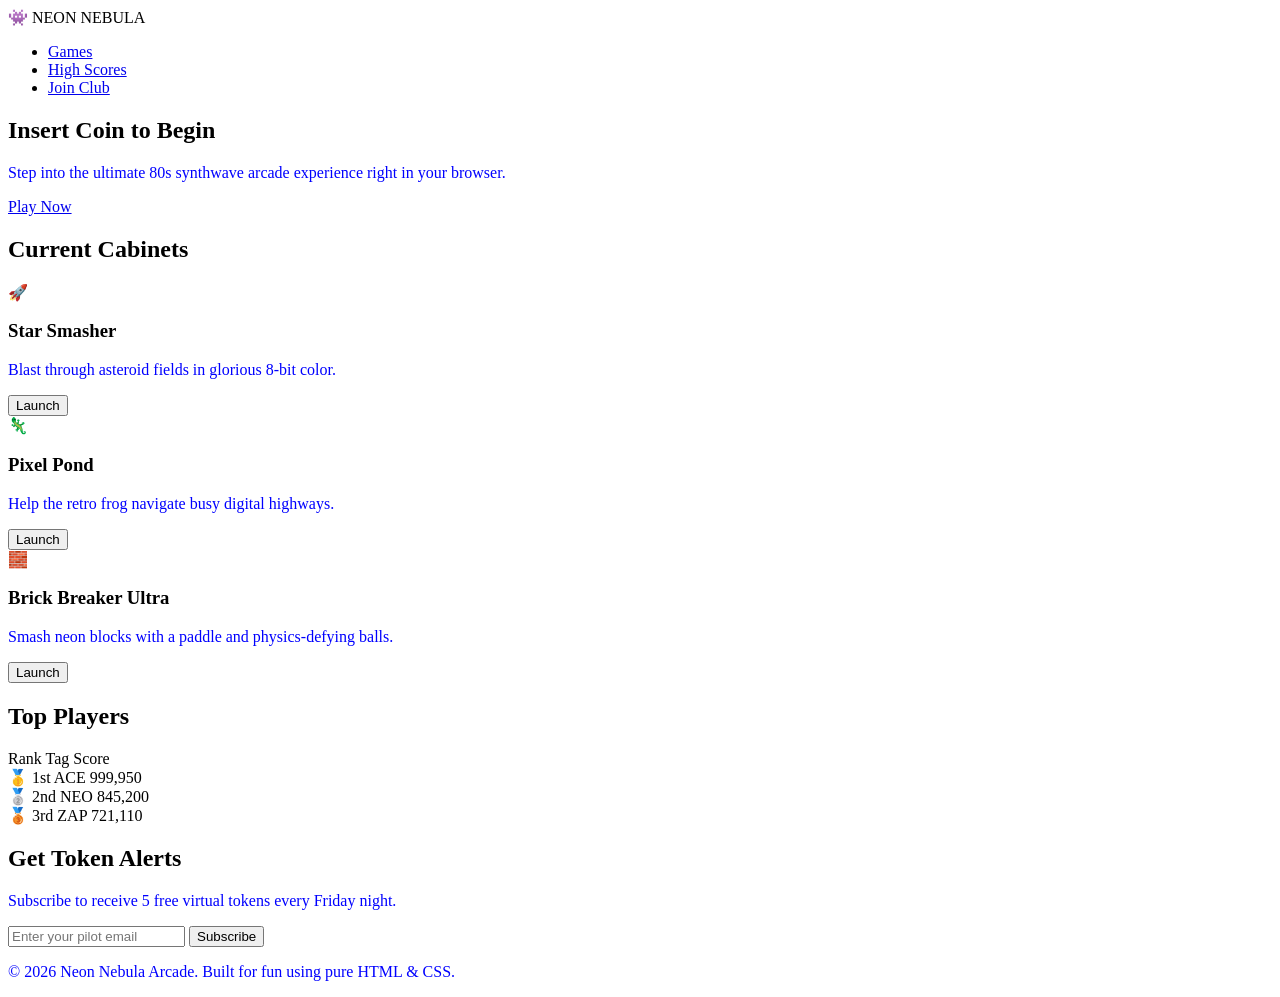
==== index.html @ 0136e167 "Update index.html" ====
<!DOCTYPE html>
<html lang="en">
<head>
    <meta charset="UTF-8">
    <meta name="viewport" content="width=device-width, initial-scale=1.0">
    <title>Neon Nebula Arcade</title>
    <link rel="stylesheet" href="styles.css">
</head>
<body>

    <!-- Header / Navigation -->
    <header class="navbar">
        <div class="logo">👾 NEON NEBULA</div>
        <nav>
            <ul class="nav-links">
                <li><a href="#games">Games</a></li>
                <li><a href="#highscores">High Scores</a></li>
                <li><a href="#join">Join Club</a></li>
            </ul>
        </nav>
    </header>

    <!-- Hero Section -->
    <section class="hero">
        <div class="hero-content">
            <h1>Insert Coin to Begin</h1>
            <p>Step into the ultimate 80s synthwave arcade experience right in your browser.</p>
            <a href="#games" class="btn">Play Now</a>
        </div>
    </section>

    <!-- Games Grid Section -->
    <section id="games" class="section-container">
        <h2 class="section-title">Current Cabinets</h2>
        <div class="grid-container">
            <div class="card">
                <div class="card-icon">🚀</div>
                <h3>Star Smasher</h3>
                <p>Blast through asteroid fields in glorious 8-bit color.</p>
                <button class="card-btn">Launch</button>
            </div>
            <div class="card">
                <div class="card-icon">🦎</div>
                <h3>Pixel Pond</h3>
                <p>Help the retro frog navigate busy digital highways.</p>
                <button class="card-btn">Launch</button>
            </div>
            <div class="card">
                <div class="card-icon">🧱</div>
                <h3>Brick Breaker Ultra</h3>
                <p>Smash neon blocks with a paddle and physics-defying balls.</p>
                <button class="card-btn">Launch</button>
            </div>
        </div>
    </section>

    <!-- High Scores Leaderboard Section -->
    <section id="highscores" class="section-container bg-alt">
        <h2 class="section-title">Top Players</h2>
        <div class="leaderboard">
            <div class="score-row header-row">
                <span>Rank</span>
                <span>Tag</span>
                <span>Score</span>
            </div>
            <div class="score-row">
                <span>🥇 1st</span>
                <span class="player-tag">ACE</span>
                <span>999,950</span>
            </div>
            <div class="score-row">
                <span>🥈 2nd</span>
                <span class="player-tag">NEO</span>
                <span>845,200</span>
            </div>
            <div class="score-row">
                <span>🥉 3rd</span>
                <span class="player-tag">ZAP</span>
                <span>721,110</span>
            </div>
        </div>
    </section>

    <!-- Newsletter / Call to Action Form -->
    <section id="join" class="section-container">
        <div class="cta-box">
            <h2>Get Token Alerts</h2>
            <p>Subscribe to receive 5 free virtual tokens every Friday night.</p>
            <form class="cta-form" onsubmit="event.preventDefault(); alert('🚀 Level Up! You are subscribed.');">
                <input type="email" placeholder="Enter your pilot email" required>
                <button type="submit" class="btn">Subscribe</button>
            </form>
        </div>
    </section>

    <!-- Footer -->
    <footer>
        <p>&copy; 2026 Neon Nebula Arcade. Built for fun using pure HTML & CSS.</p>
    </footer>

</body>
</html>
---- styles.css ----
p {
   color : blue;
}
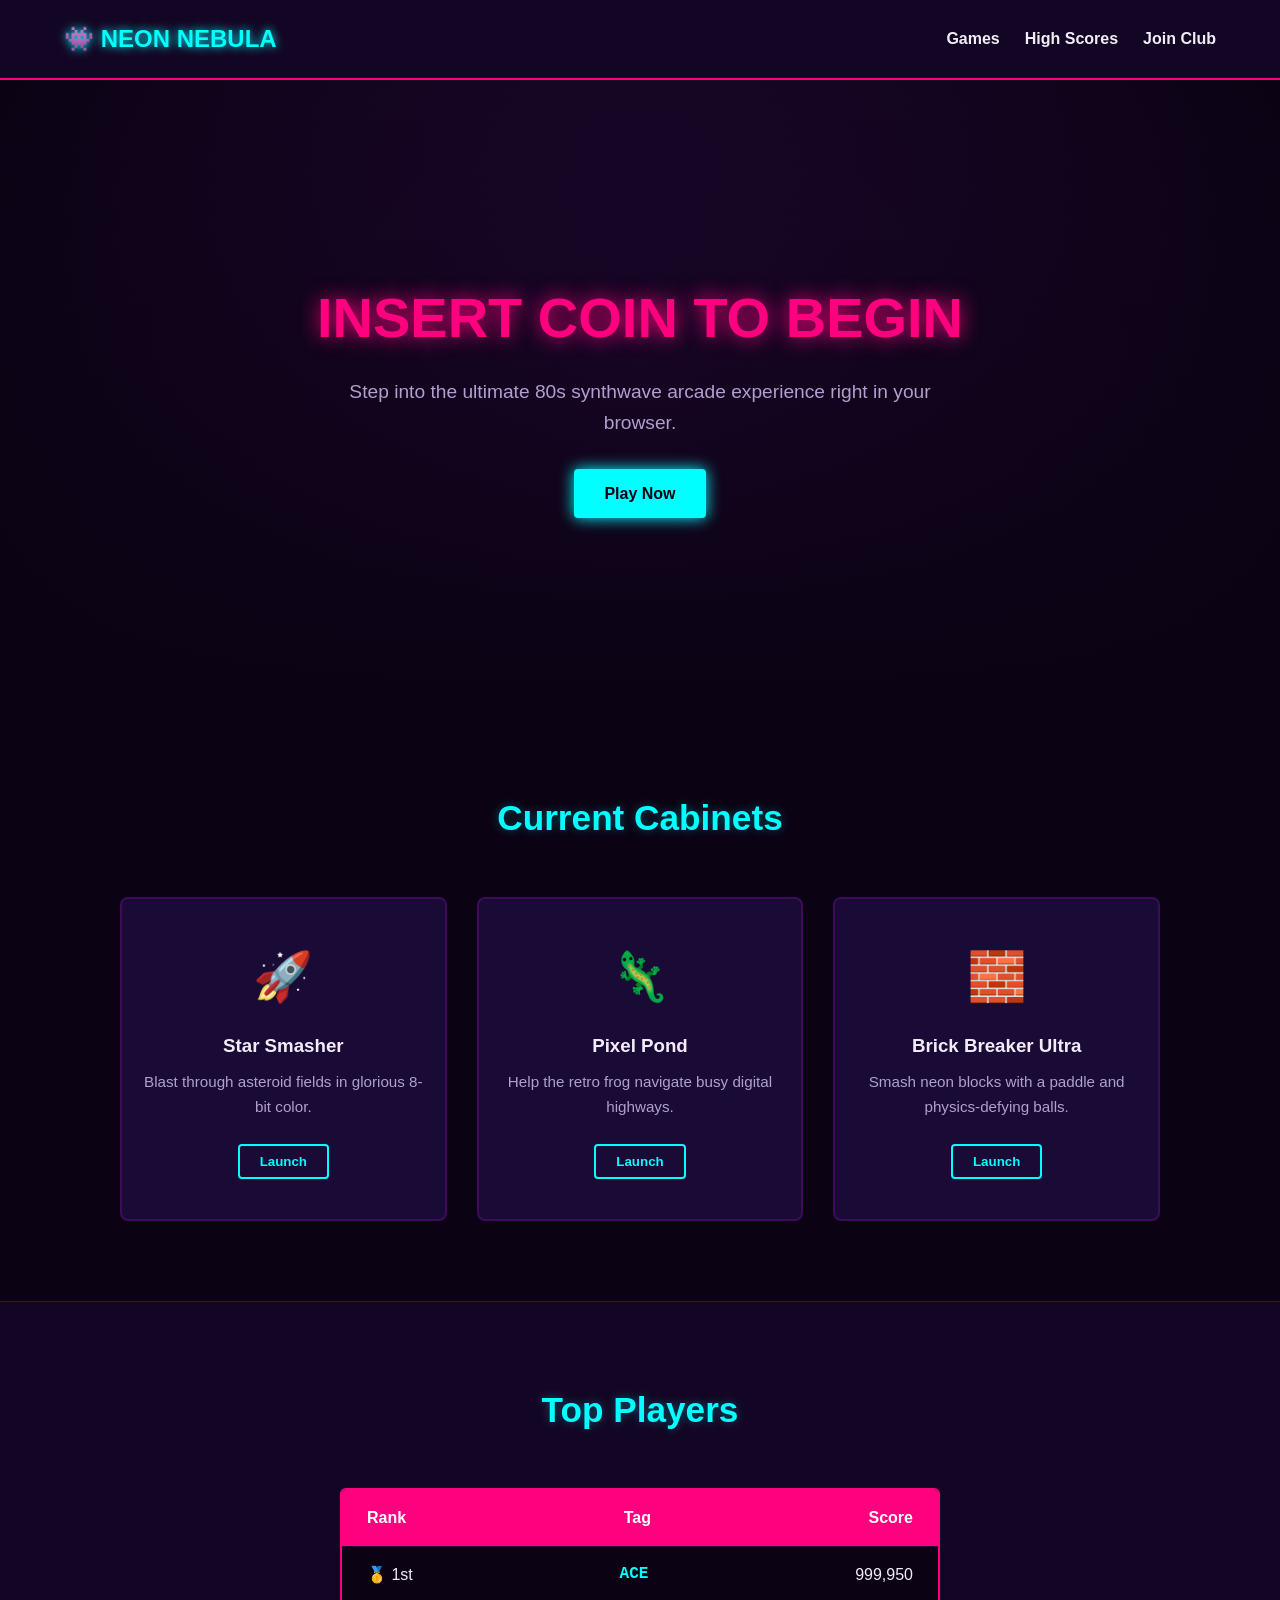
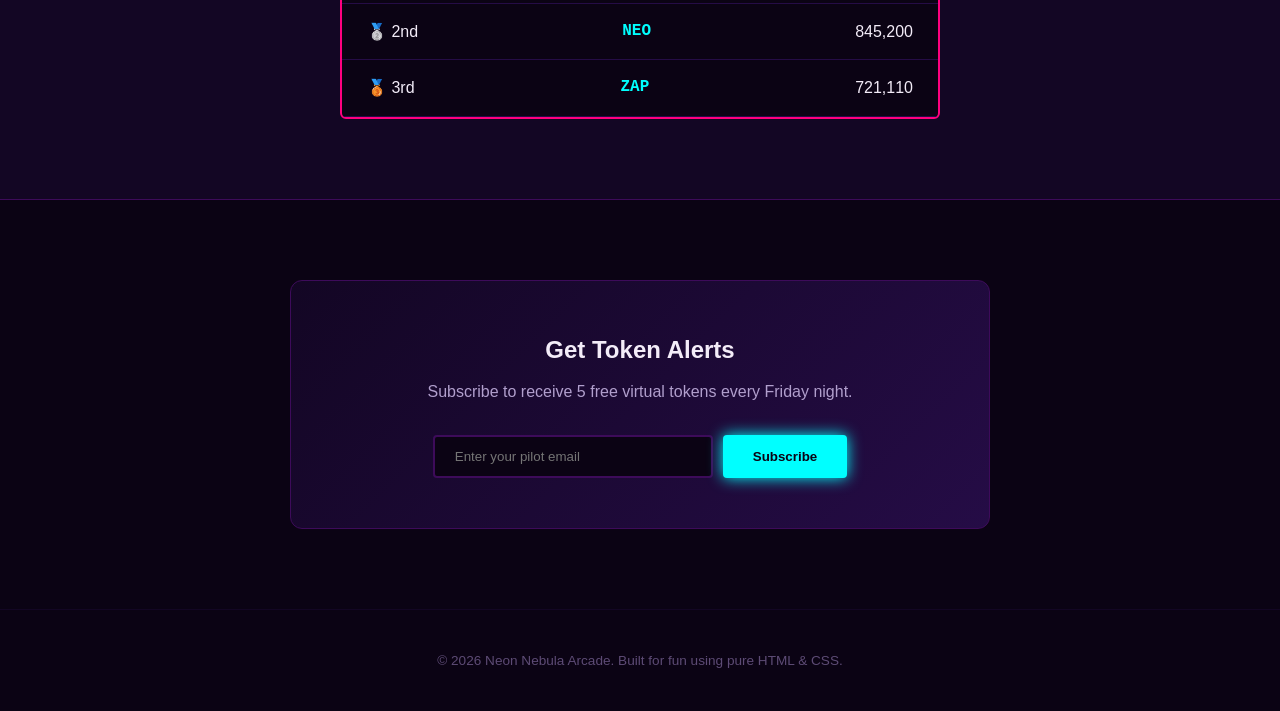
==== commit cd5c364a: "Update index.html" ====
--- a/index.html
+++ b/index.html
@@ -98,5 +98,6 @@
         <p>&copy; 2026 Neon Nebula Arcade. Built for fun using pure HTML & CSS.</p>
     </footer>
 
+    
 </body>
 </html>
--- a/styles.css
+++ b/styles.css
@@ -1,3 +1,253 @@
-p {
-   color : blue;
-}
+/* --- Global Styles & Reset --- */
+* {
+    margin: 0;
+    padding: 0;
+    box-sizing: border-box;
+    font-family: 'Segoe UI', Tahoma, Geneva, Verdana, sans-serif;
+    scroll-behavior: smooth;
+}
+
+body {
+    background-color: #0b0314;
+    color: #f3ecf8;
+    line-height: 1.6;
+}
+
+/* --- Navigation Bar --- */
+.navbar {
+    display: flex;
+    justify-content: space-between;
+    align-items: center;
+    padding: 20px 5%;
+    background-color: #130624;
+    border-bottom: 2px solid #ff007f;
+    position: sticky;
+    top: 0;
+    z-index: 100;
+}
+
+.logo {
+    font-size: 1.5rem;
+    font-weight: bold;
+    color: #00ffff;
+    text-shadow: 0 0 10px #00ffff;
+}
+
+.nav-links {
+    display: flex;
+    list-style: none;
+    gap: 25px;
+}
+
+.nav-links a {
+    color: #f3ecf8;
+    text-decoration: none;
+    font-weight: 600;
+    transition: color 0.3s;
+}
+
+.nav-links a:hover {
+    color: #ff007f;
+    text-shadow: 0 0 8px #ff007f;
+}
+
+/* --- Hero Section --- */
+.hero {
+    height: 70vh;
+    background: linear-gradient(rgba(11, 3, 20, 0.6), #0b0314), 
+                radial-gradient(circle, #3d0b5a 0%, #0b0314 100%);
+    display: flex;
+    justify-content: center;
+    align-items: center;
+    text-align: center;
+    padding: 0 20px;
+}
+
+.hero-content h1 {
+    font-size: 3.5rem;
+    color: #ff007f;
+    text-shadow: 0 0 20px #ff007f;
+    margin-bottom: 15px;
+    text-transform: uppercase;
+}
+
+.hero-content p {
+    font-size: 1.2rem;
+    max-width: 600px;
+    margin: 0 auto 30px auto;
+    color: #b19fcd;
+}
+
+/* --- Buttons --- */
+.btn {
+    display: inline-block;
+    background-color: #00ffff;
+    color: #0b0314;
+    padding: 12px 30px;
+    text-decoration: none;
+    font-weight: bold;
+    border-radius: 4px;
+    border: none;
+    cursor: pointer;
+    box-shadow: 0 0 15px #00ffff;
+    transition: transform 0.2s, box-shadow 0.2s;
+}
+
+.btn:hover {
+    transform: translateY(-2px);
+    box-shadow: 0 0 25px #00ffff;
+}
+
+/* --- Main Layout Sections --- */
+.section-container {
+    padding: 80px 10px;
+    max-width: 1100px;
+    margin: 0 auto;
+    text-align: center;
+}
+
+.bg-alt {
+    background-color: #130624;
+    max-width: 100%;
+    border-top: 1px solid #3d0b5a;
+    border-bottom: 1px solid #3d0b5a;
+}
+
+.section-title {
+    font-size: 2.2rem;
+    margin-bottom: 50px;
+    color: #00ffff;
+    text-shadow: 0 0 10px rgba(0, 255, 255, 0.3);
+}
+
+/* --- Cards Grid (Flexbox/Grid Combo) --- */
+.grid-container {
+    display: grid;
+    grid-template-columns: repeat(auto-fit, minmax(280px, 1fr));
+    gap: 30px;
+    padding: 0 20px;
+}
+
+.card {
+    background-color: #1a0b36;
+    border: 2px solid #3d0b5a;
+    border-radius: 8px;
+    padding: 40px 20px;
+    transition: border-color 0.3s, transform 0.3s;
+}
+
+.card:hover {
+    border-color: #ff007f;
+    transform: translateY(-5px);
+    box-shadow: 0 5px 15px rgba(255, 0, 127, 0.2);
+}
+
+.card-icon {
+    font-size: 3rem;
+    margin-bottom: 15px;
+}
+
+.card h3 {
+    margin-bottom: 10px;
+    color: #f3ecf8;
+}
+
+.card p {
+    color: #b19fcd;
+    font-size: 0.95rem;
+    margin-bottom: 25px;
+}
+
+.card-btn {
+    background: transparent;
+    border: 2px solid #00ffff;
+    color: #00ffff;
+    padding: 8px 20px;
+    border-radius: 4px;
+    font-weight: bold;
+    cursor: pointer;
+    transition: background 0.3s, color 0.3s;
+}
+
+.card-btn:hover {
+    background-color: #00ffff;
+    color: #0b0314;
+}
+
+/* --- Leaderboard Table --- */
+.leaderboard {
+    max-width: 600px;
+    margin: 0 auto;
+    background-color: #0b0314;
+    border: 2px solid #ff007f;
+    border-radius: 6px;
+    overflow: hidden;
+}
+
+.score-row {
+    display: flex;
+    justify-content: space-between;
+    padding: 15px 25px;
+    border-bottom: 1px solid #250c46;
+}
+
+.header-row {
+    background-color: #ff007f;
+    color: #ffffff;
+    font-weight: bold;
+}
+
+.player-tag {
+    font-family: 'Courier New', Courier, monospace;
+    font-weight: bold;
+    color: #00ffff;
+}
+
+/* --- Call to Action Form --- */
+.cta-box {
+    background: linear-gradient(135deg, #130624 0%, #250c46 100%);
+    padding: 50px 30px;
+    border-radius: 12px;
+    border: 1px solid #3d0b5a;
+    max-width: 700px;
+    margin: 0 auto;
+}
+
+.cta-box h2 {
+    margin-bottom: 10px;
+}
+
+.cta-box p {
+    color: #b19fcd;
+    margin-bottom: 30px;
+}
+
+.cta-form {
+    display: flex;
+    gap: 10px;
+    justify-content: center;
+    flex-wrap: wrap;
+}
+
+.cta-form input {
+    background-color: #0b0314;
+    border: 2px solid #3d0b5a;
+    padding: 12px 20px;
+    border-radius: 4px;
+    color: white;
+    min-width: 280px;
+    outline: none;
+}
+
+.cta-form input:focus {
+    border-color: #ff007f;
+}
+
+/* --- Footer --- */
+footer {
+    text-align: center;
+    padding: 40px 20px;
+    color: #5d4b75;
+    font-size: 0.85rem;
+    border-top: 1px solid #130624;
+}
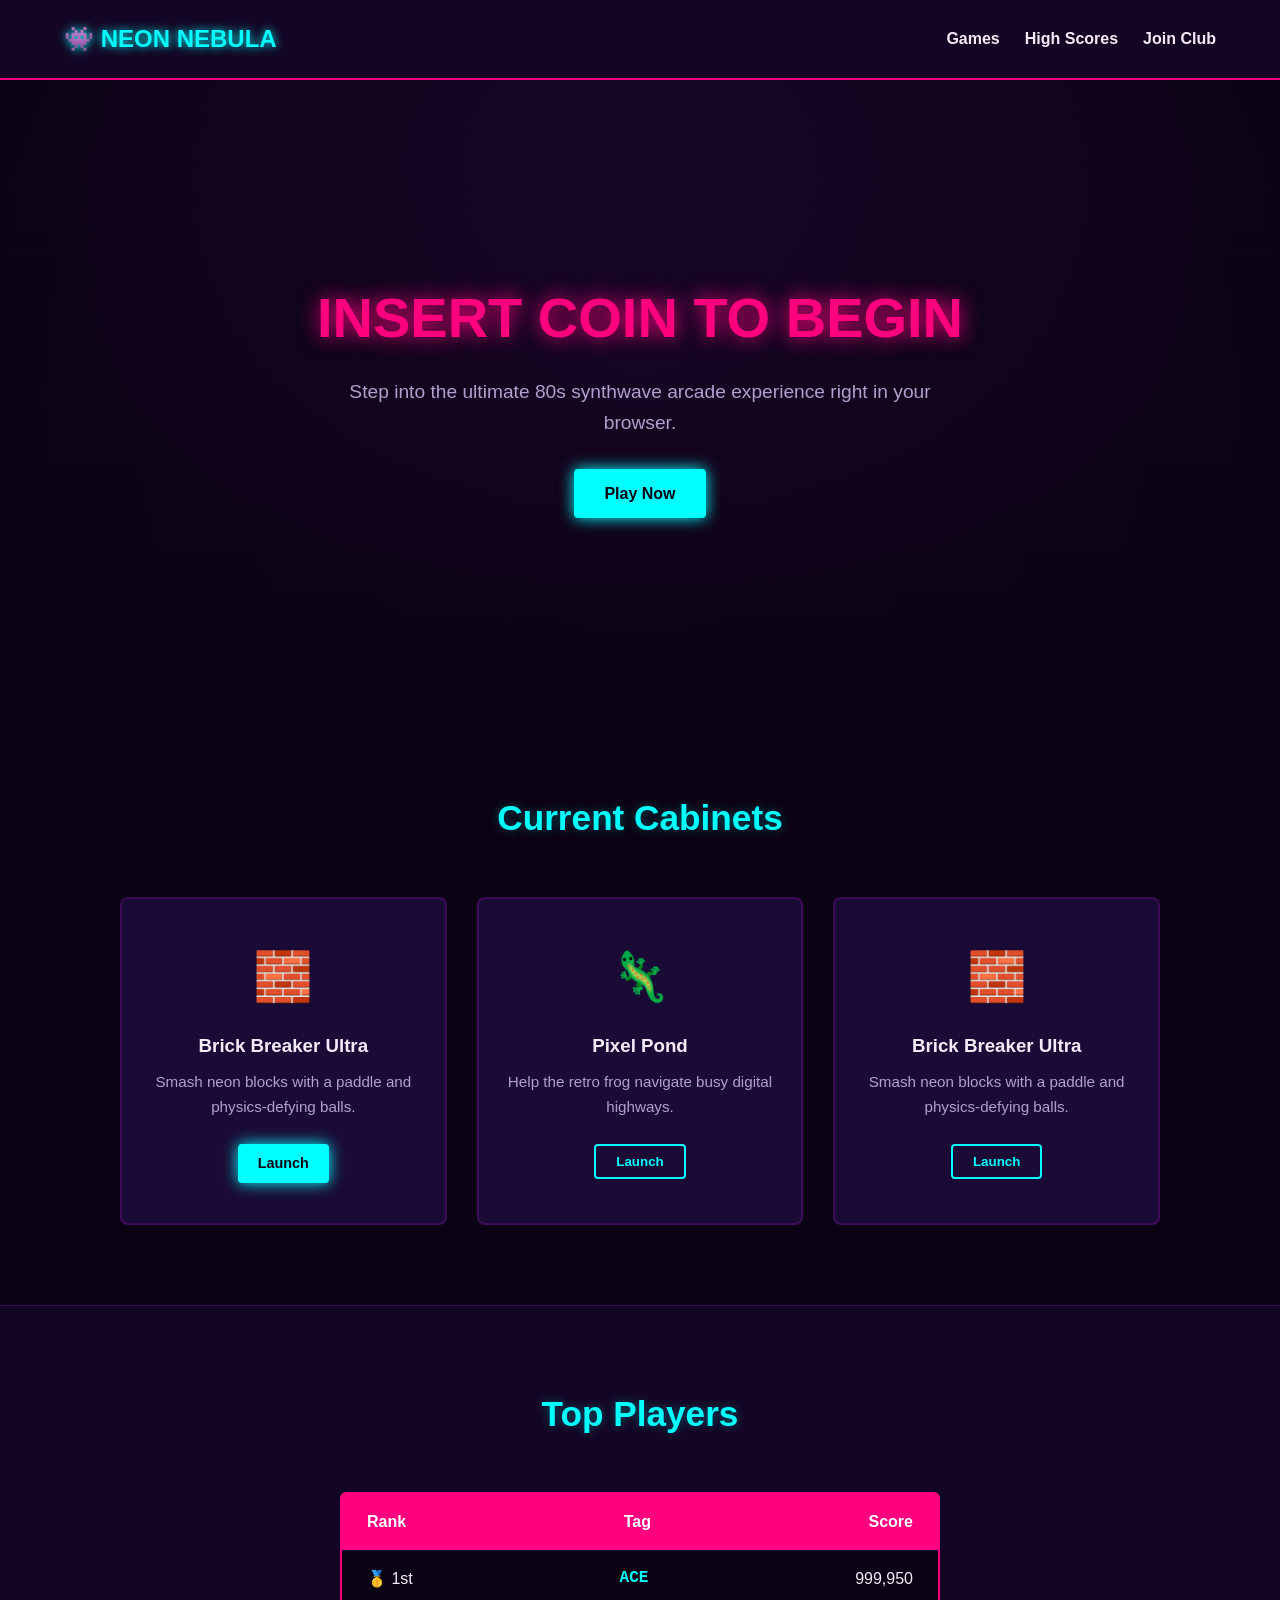
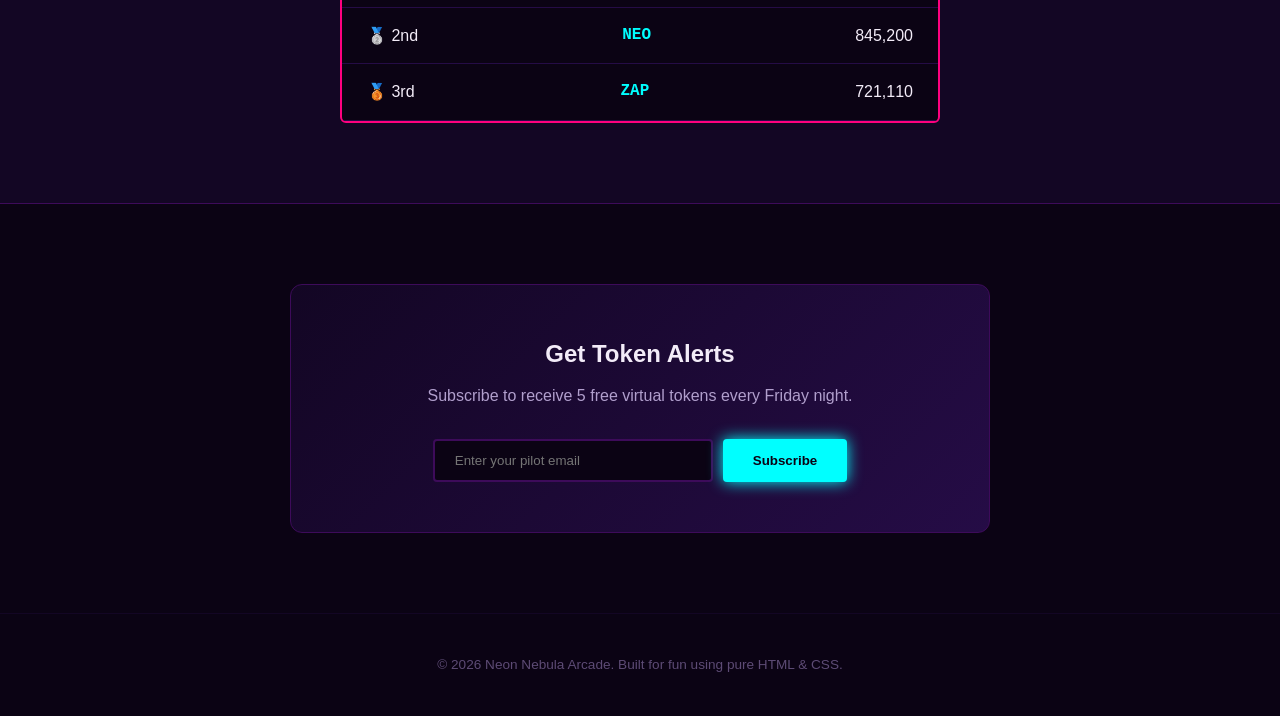
==== commit befd20b9: "Update index.html" ====
--- a/index.html
+++ b/index.html
@@ -34,10 +34,12 @@
         <h2 class="section-title">Current Cabinets</h2>
         <div class="grid-container">
             <div class="card">
-                <div class="card-icon">🚀</div>
-                <h3>Star Smasher</h3>
-                <p>Blast through asteroid fields in glorious 8-bit color.</p>
-                <button class="card-btn">Launch</button>
+                <div class="card-icon">🧱</div>
+                <h3>Brick Breaker Ultra</h3>
+                <p>Smash neon blocks with a paddle and physics-defying balls.</p>
+                
+                <!-- CHANGE THIS LINE FROM A BUTTON TO THIS LINK: -->
+                <a href="game.html" class="btn" style="padding: 8px 20px; font-size: 0.9rem;">Launch</a>
             </div>
             <div class="card">
                 <div class="card-icon">🦎</div>
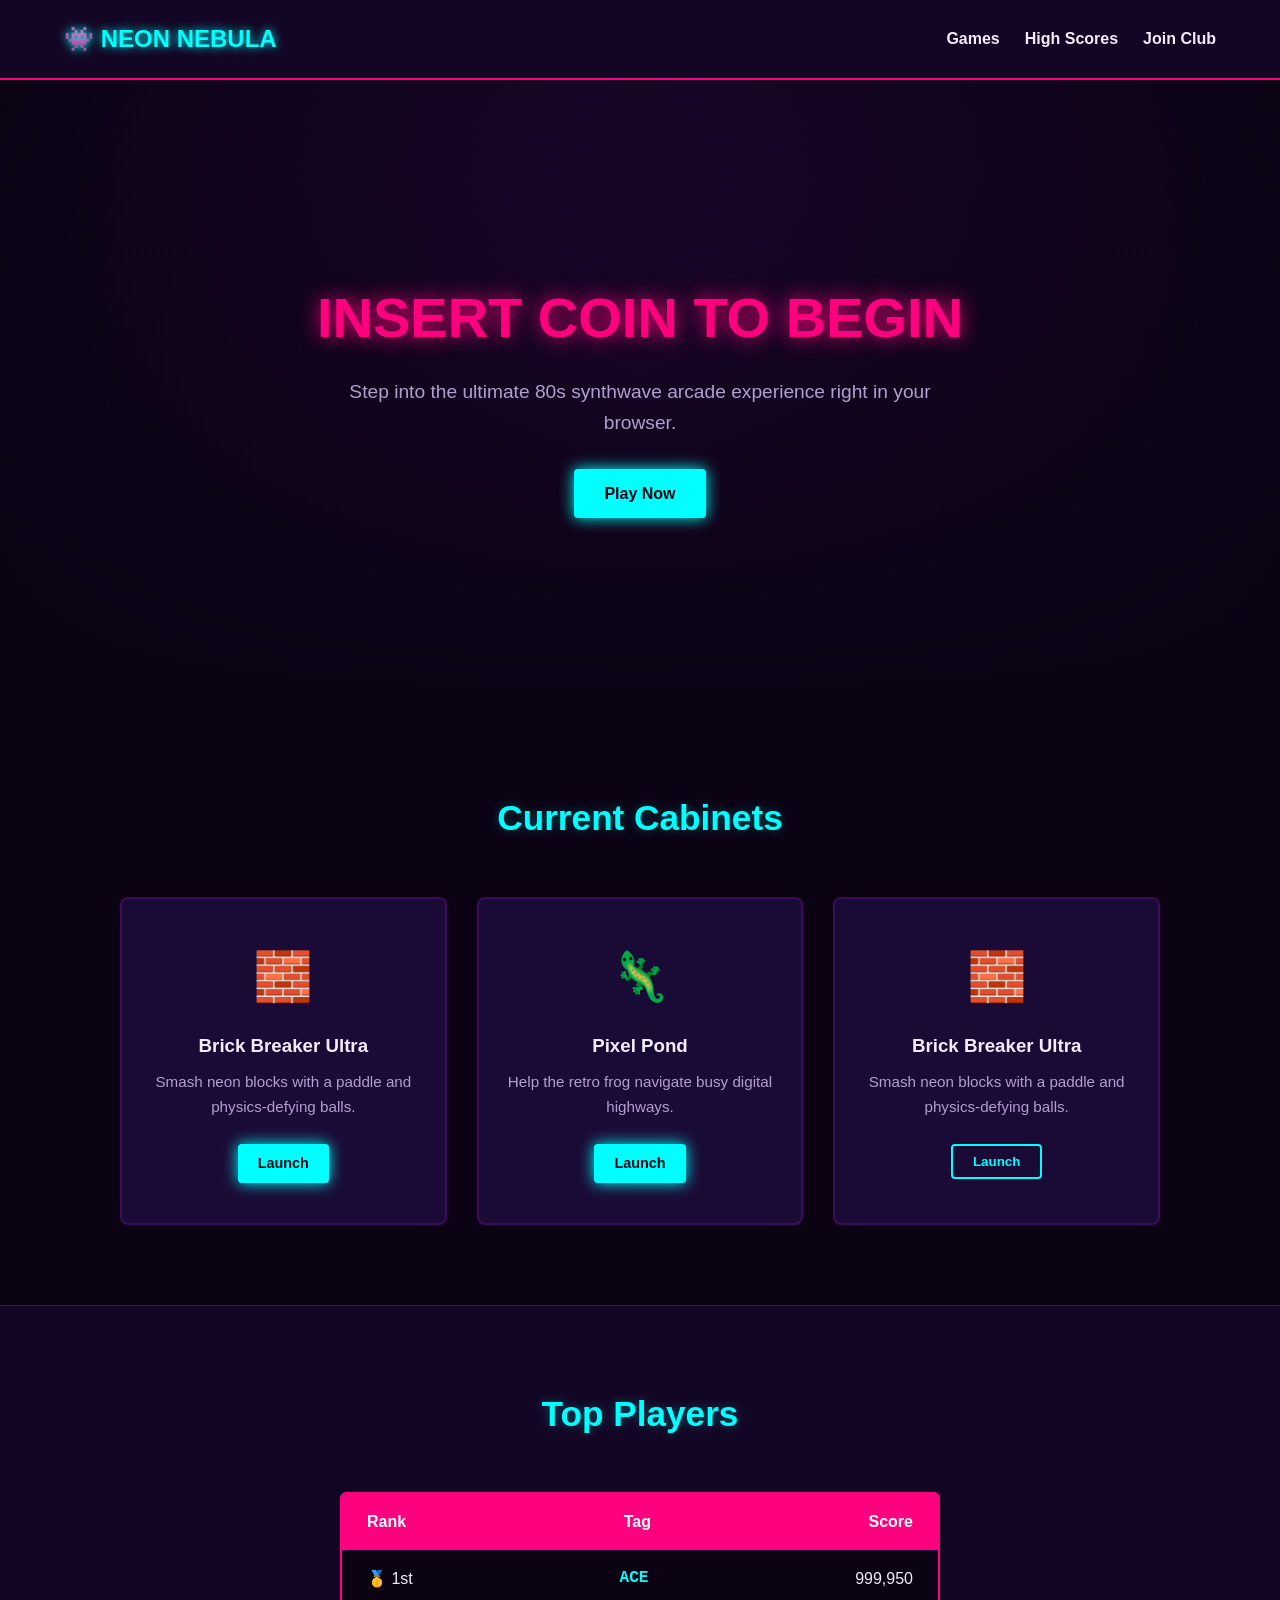
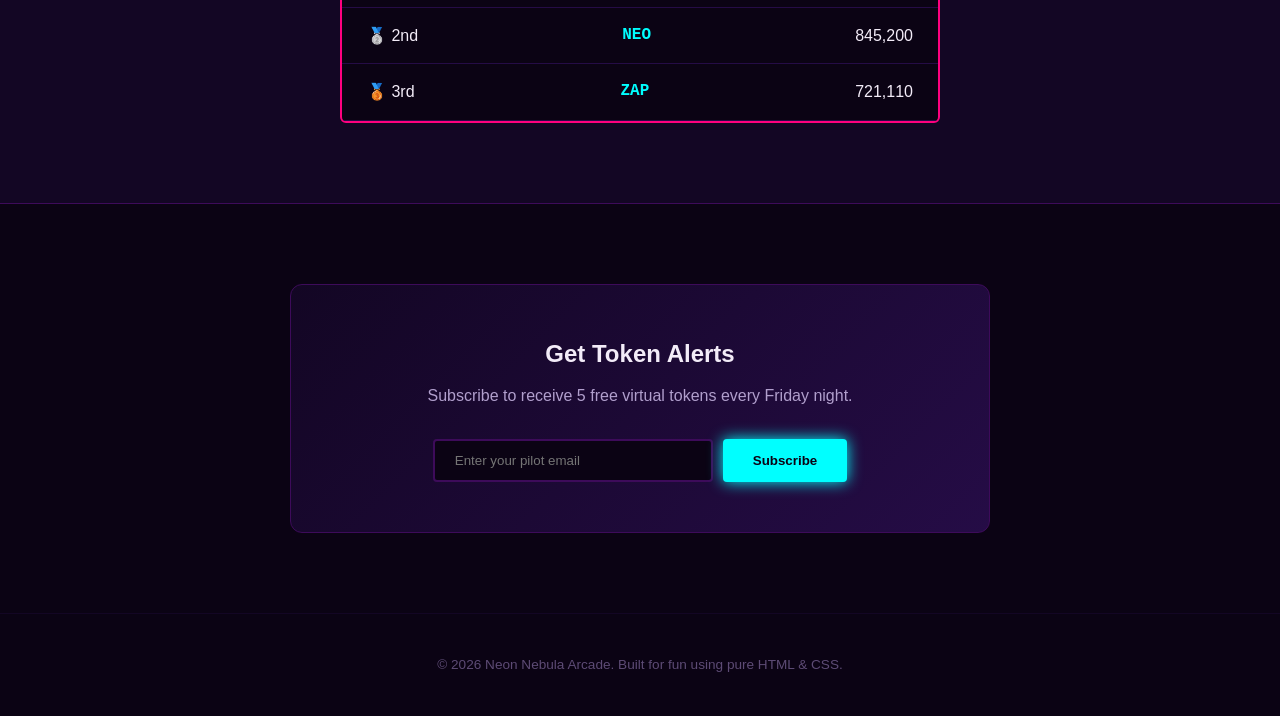
==== commit 1abed5e0: "Update index.html" ====
--- a/index.html
+++ b/index.html
@@ -45,7 +45,7 @@
                 <div class="card-icon">🦎</div>
                 <h3>Pixel Pond</h3>
                 <p>Help the retro frog navigate busy digital highways.</p>
-                <button class="card-btn">Launch</button>
+                <a href="frogger.html" class="btn" style="padding: 8px 20px; font-size: 0.9rem;">Launch</a>
             </div>
             <div class="card">
                 <div class="card-icon">🧱</div>
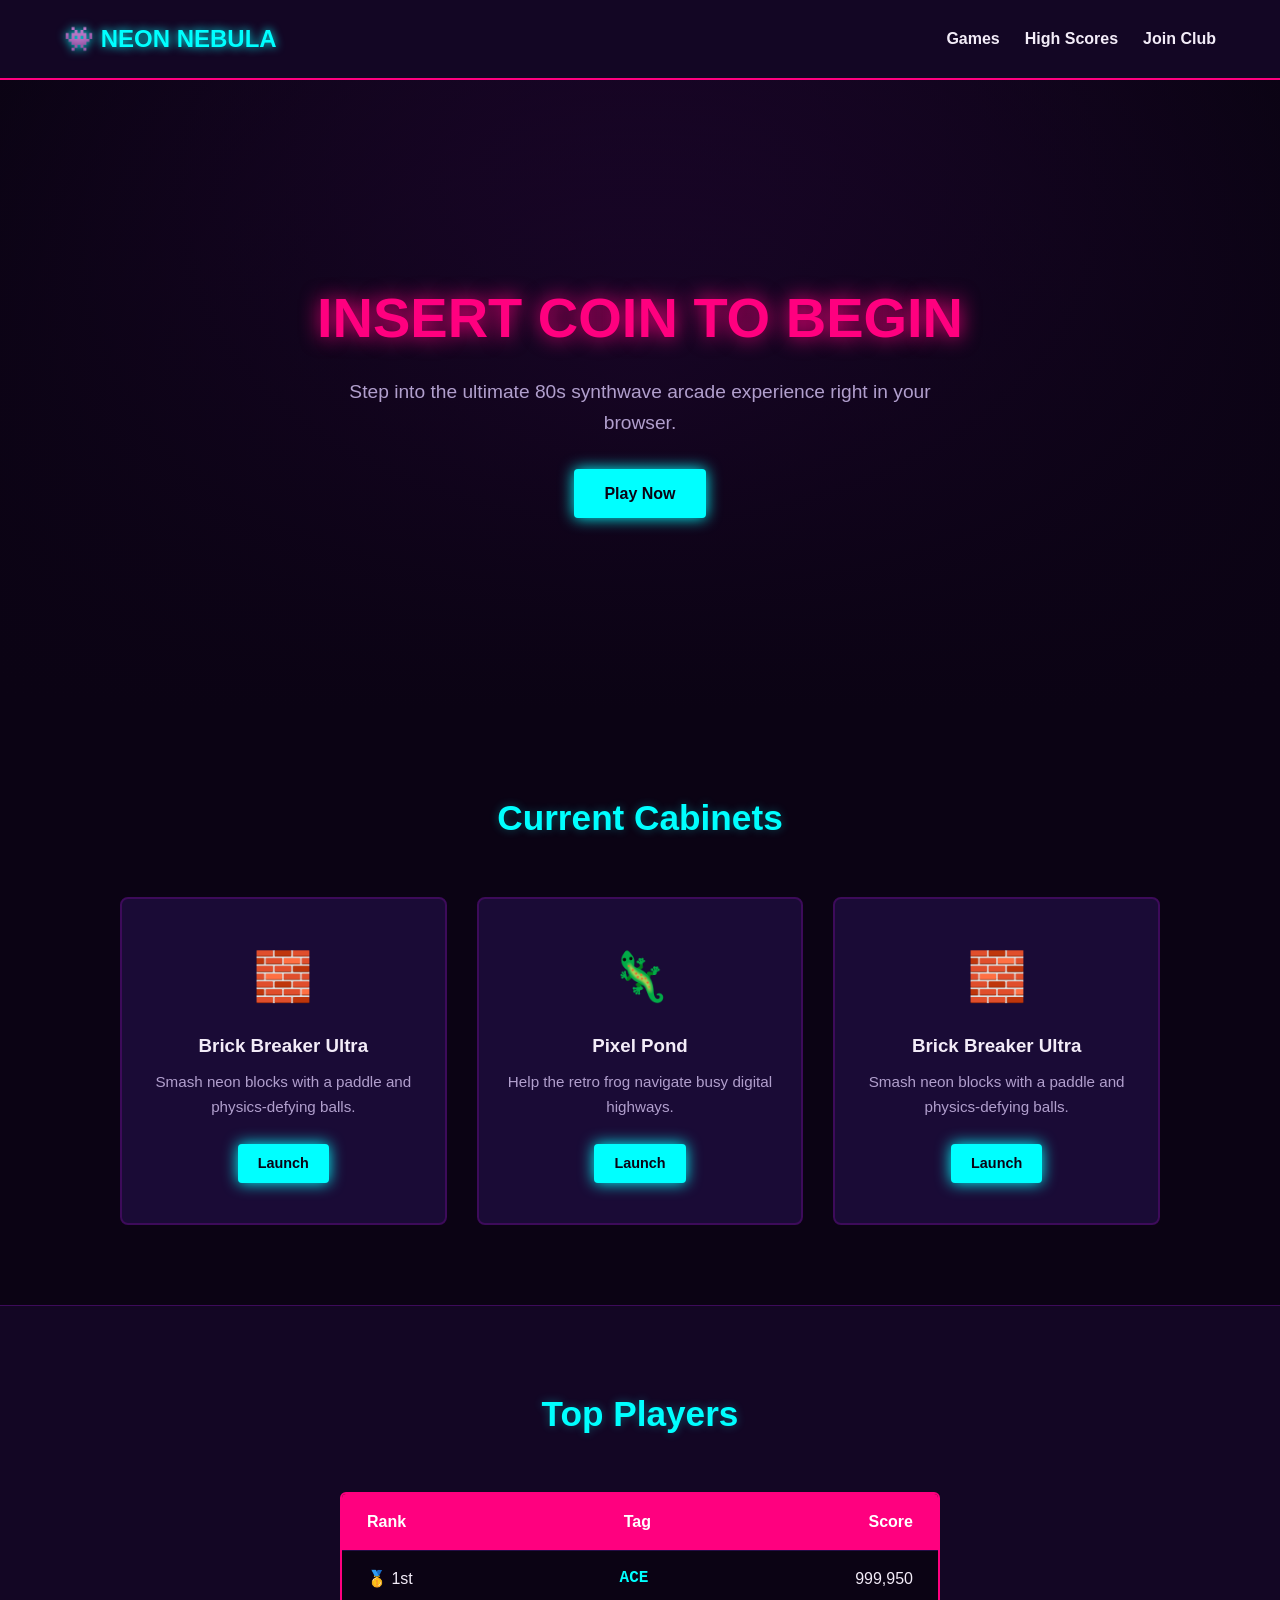
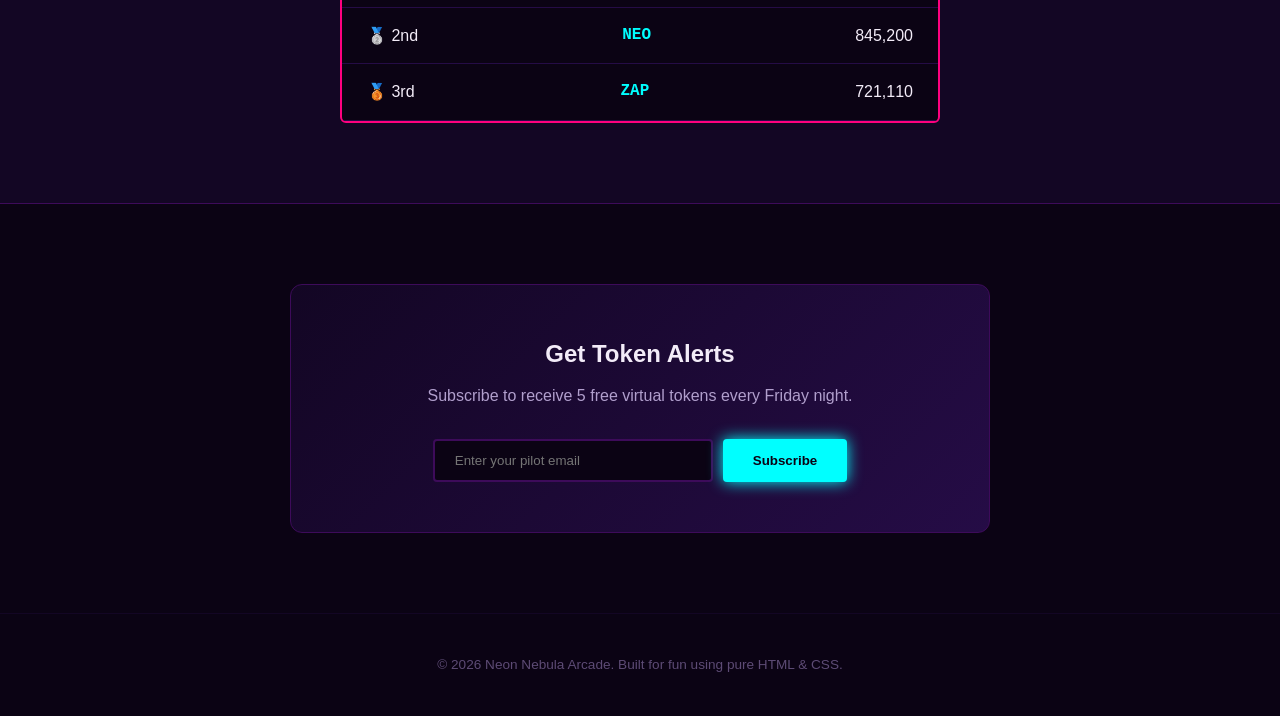
==== commit fb70e910: "Update index.html" ====
--- a/index.html
+++ b/index.html
@@ -51,7 +51,7 @@
                 <div class="card-icon">🧱</div>
                 <h3>Brick Breaker Ultra</h3>
                 <p>Smash neon blocks with a paddle and physics-defying balls.</p>
-                <button class="card-btn">Launch</button>
+                <a href="starship.html" class="btn" style="padding: 8px 20px; font-size: 0.9rem;">Launch</a>
             </div>
         </div>
     </section>
@@ -100,6 +100,5 @@
         <p>&copy; 2026 Neon Nebula Arcade. Built for fun using pure HTML & CSS.</p>
     </footer>
 
-    
 </body>
 </html>
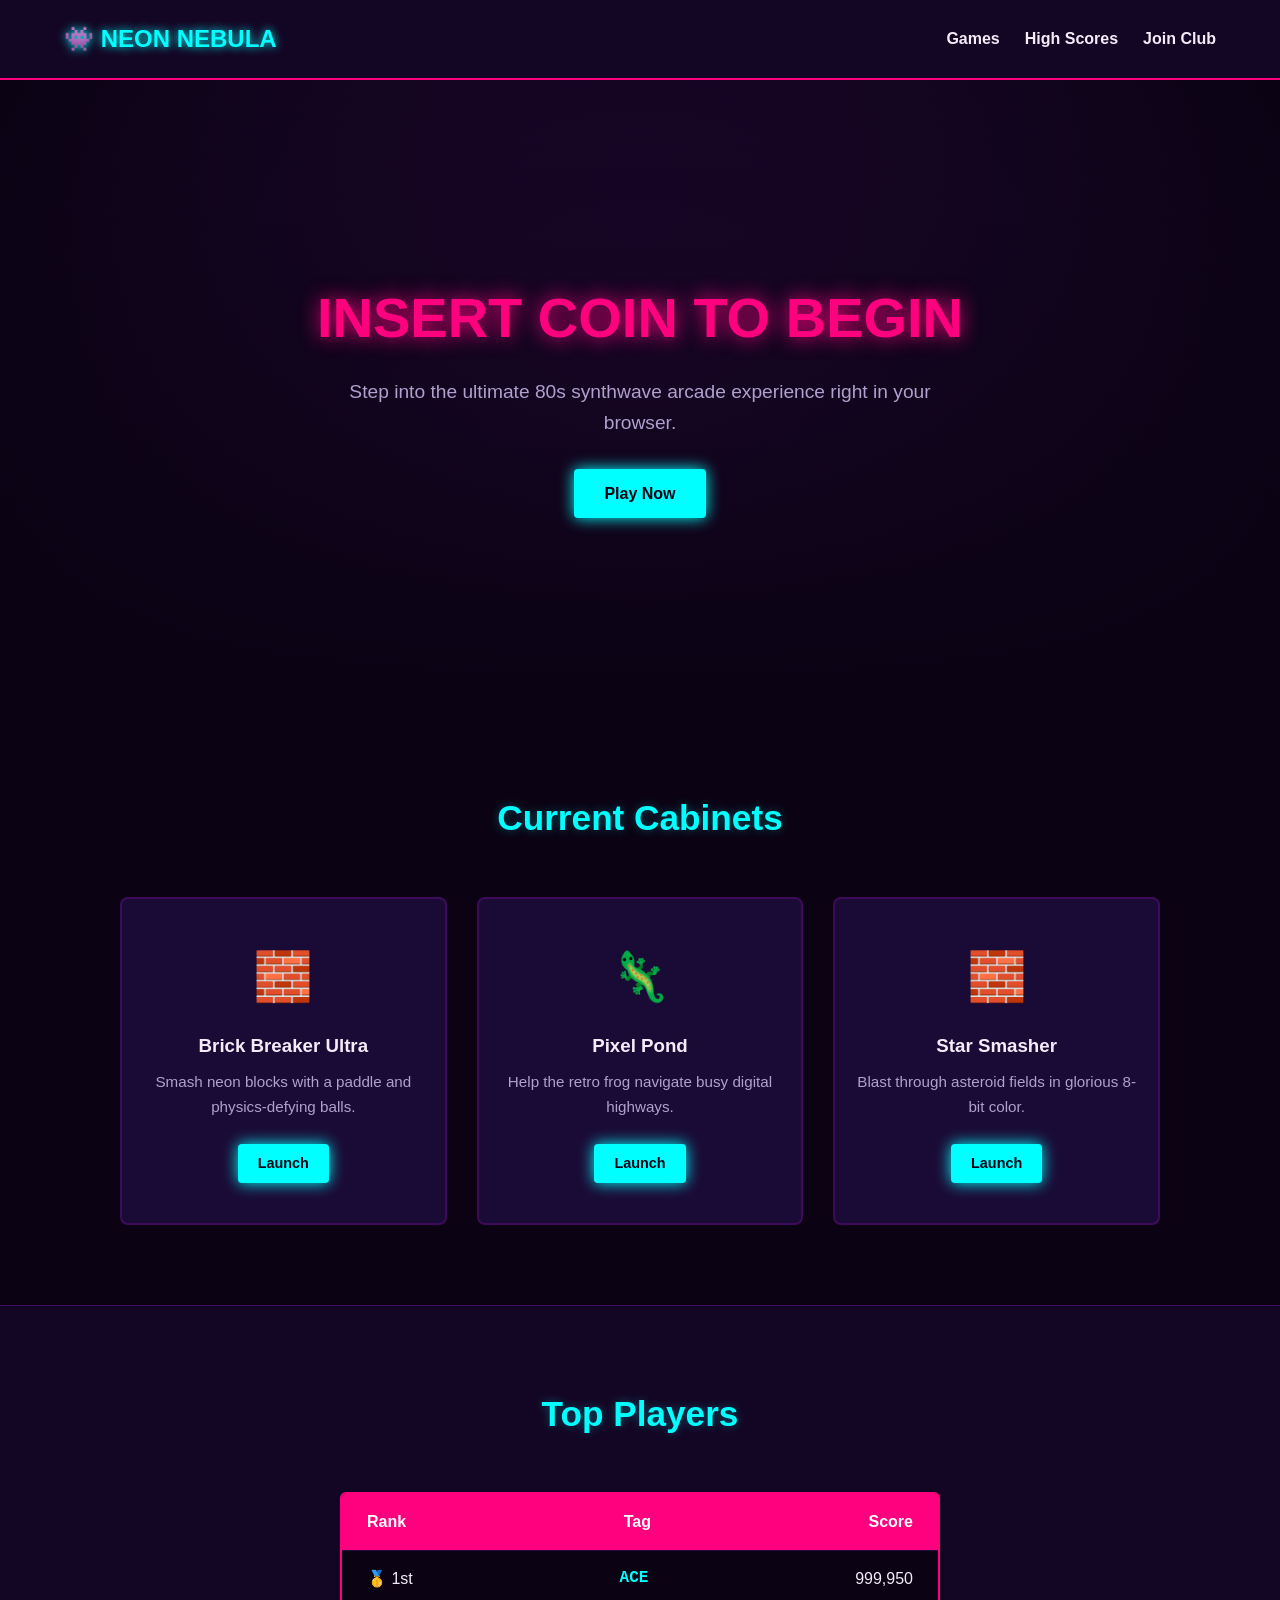
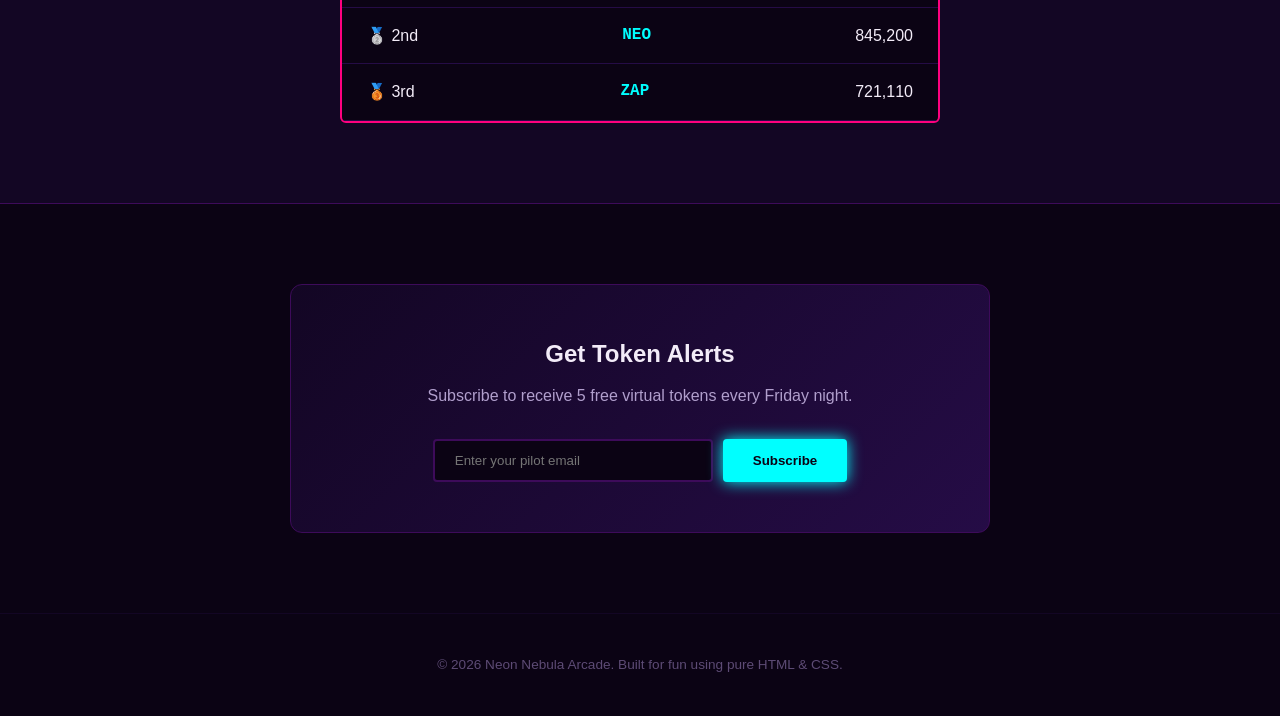
==== commit 35ce810f: "Update index.html" ====
--- a/index.html
+++ b/index.html
@@ -49,8 +49,8 @@
             </div>
             <div class="card">
                 <div class="card-icon">🧱</div>
-                <h3>Brick Breaker Ultra</h3>
-                <p>Smash neon blocks with a paddle and physics-defying balls.</p>
+                <h3>Star Smasher</h3>
+                <p>Blast through asteroid fields in glorious 8-bit color.</p>
                 <a href="starship.html" class="btn" style="padding: 8px 20px; font-size: 0.9rem;">Launch</a>
             </div>
         </div>
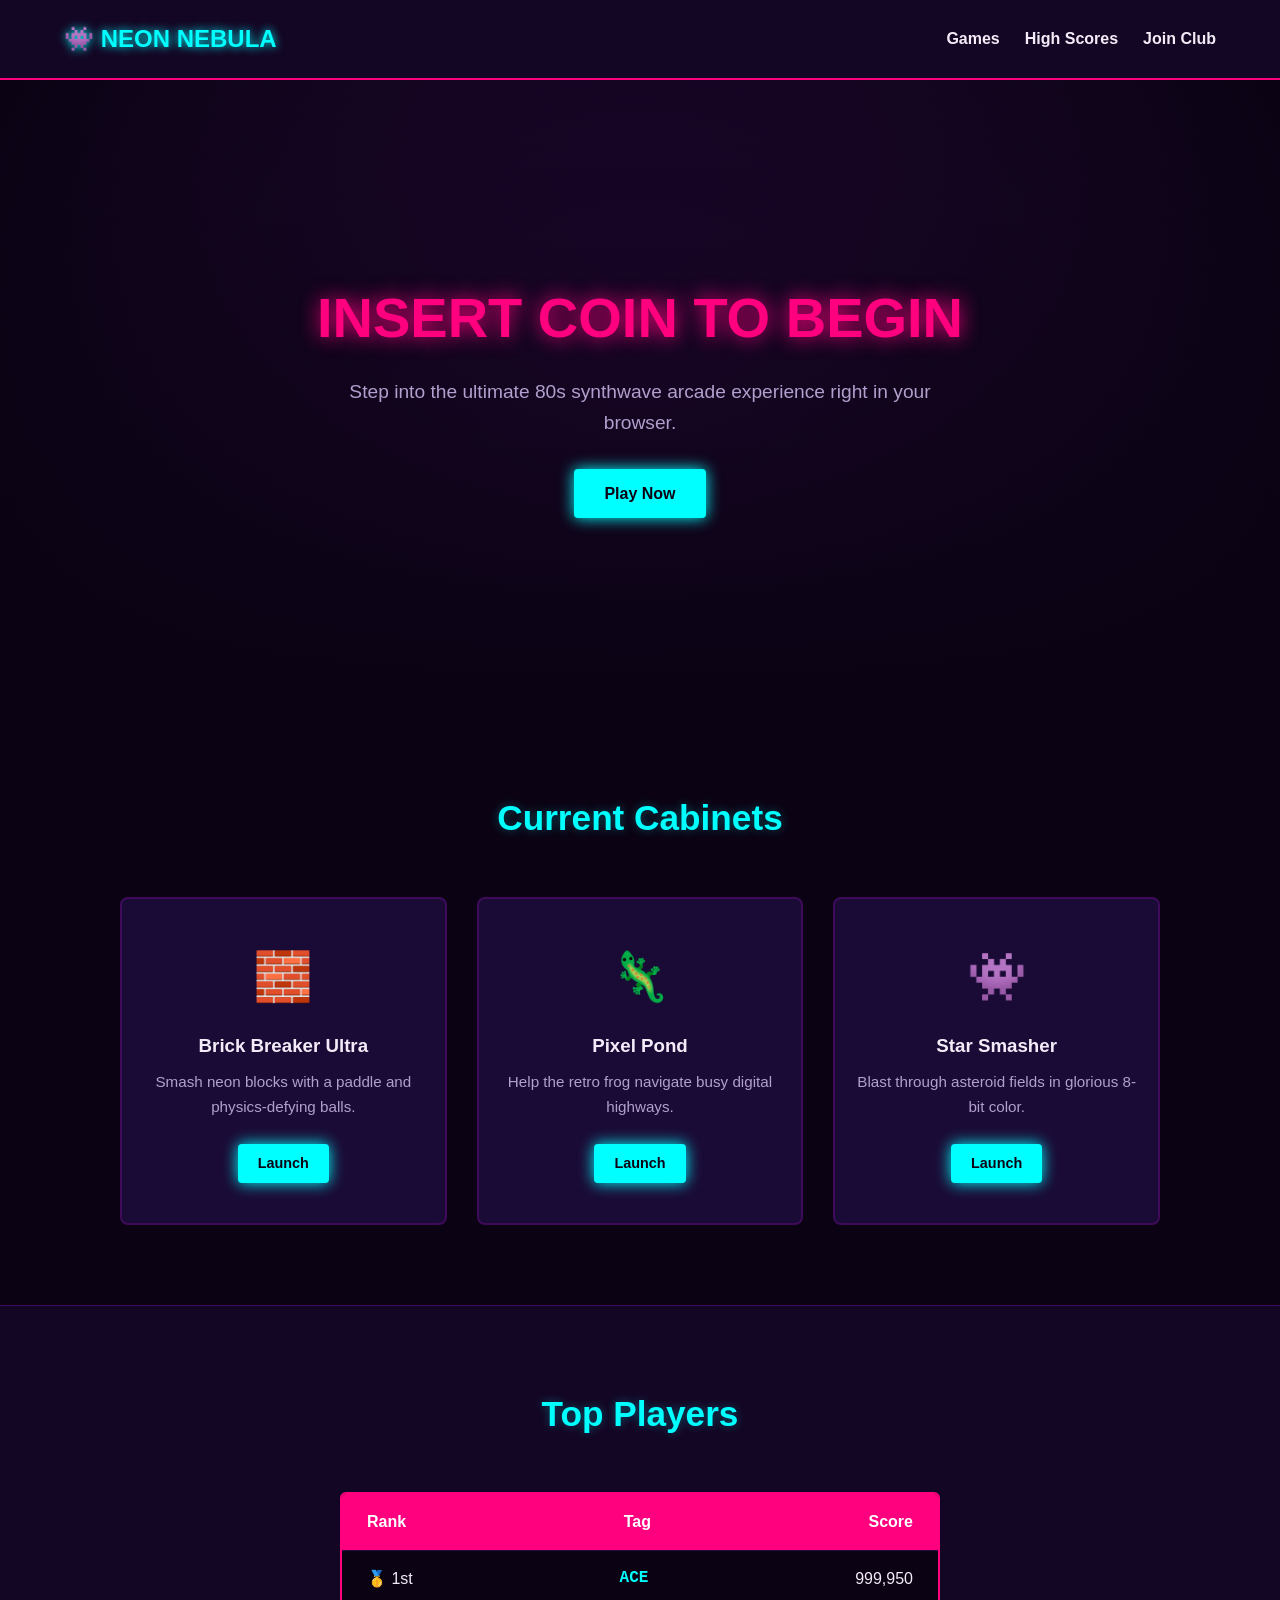
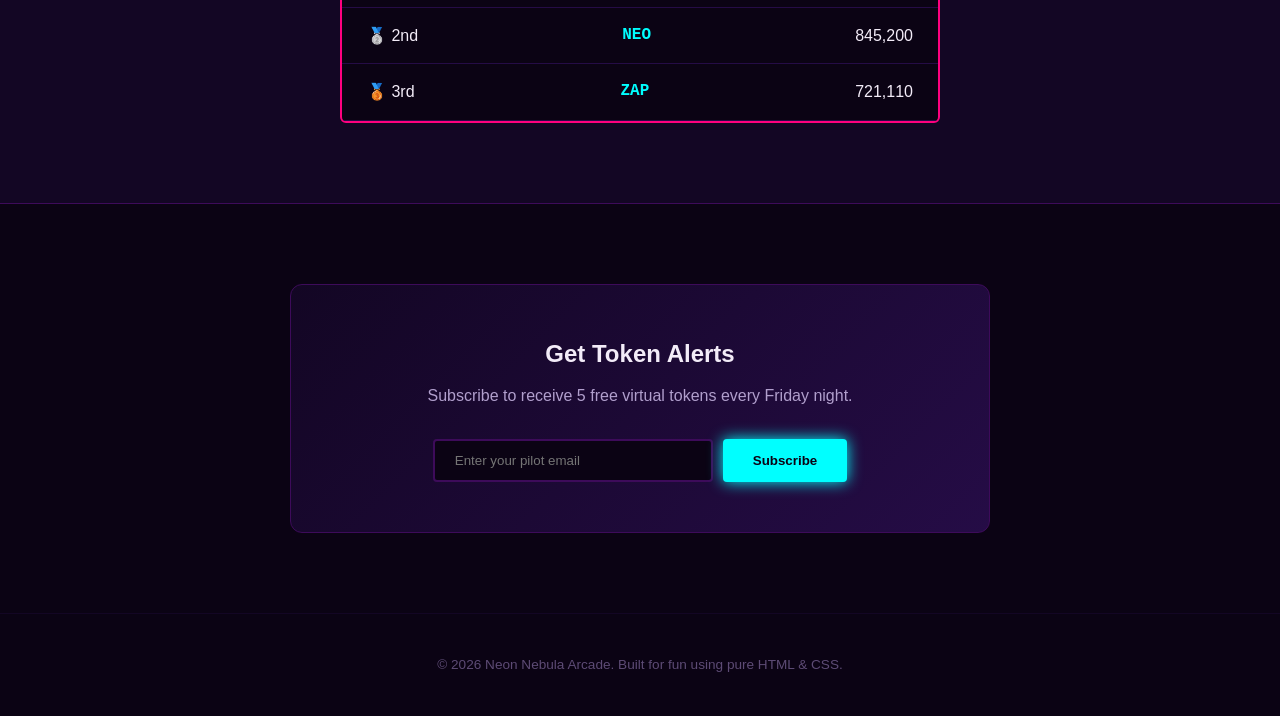
==== commit 3b925bba: "Update index.html" ====
--- a/index.html
+++ b/index.html
@@ -48,7 +48,7 @@
                 <a href="frogger.html" class="btn" style="padding: 8px 20px; font-size: 0.9rem;">Launch</a>
             </div>
             <div class="card">
-                <div class="card-icon">🧱</div>
+                <div class="card-icon">👾</div>
                 <h3>Star Smasher</h3>
                 <p>Blast through asteroid fields in glorious 8-bit color.</p>
                 <a href="starship.html" class="btn" style="padding: 8px 20px; font-size: 0.9rem;">Launch</a>
